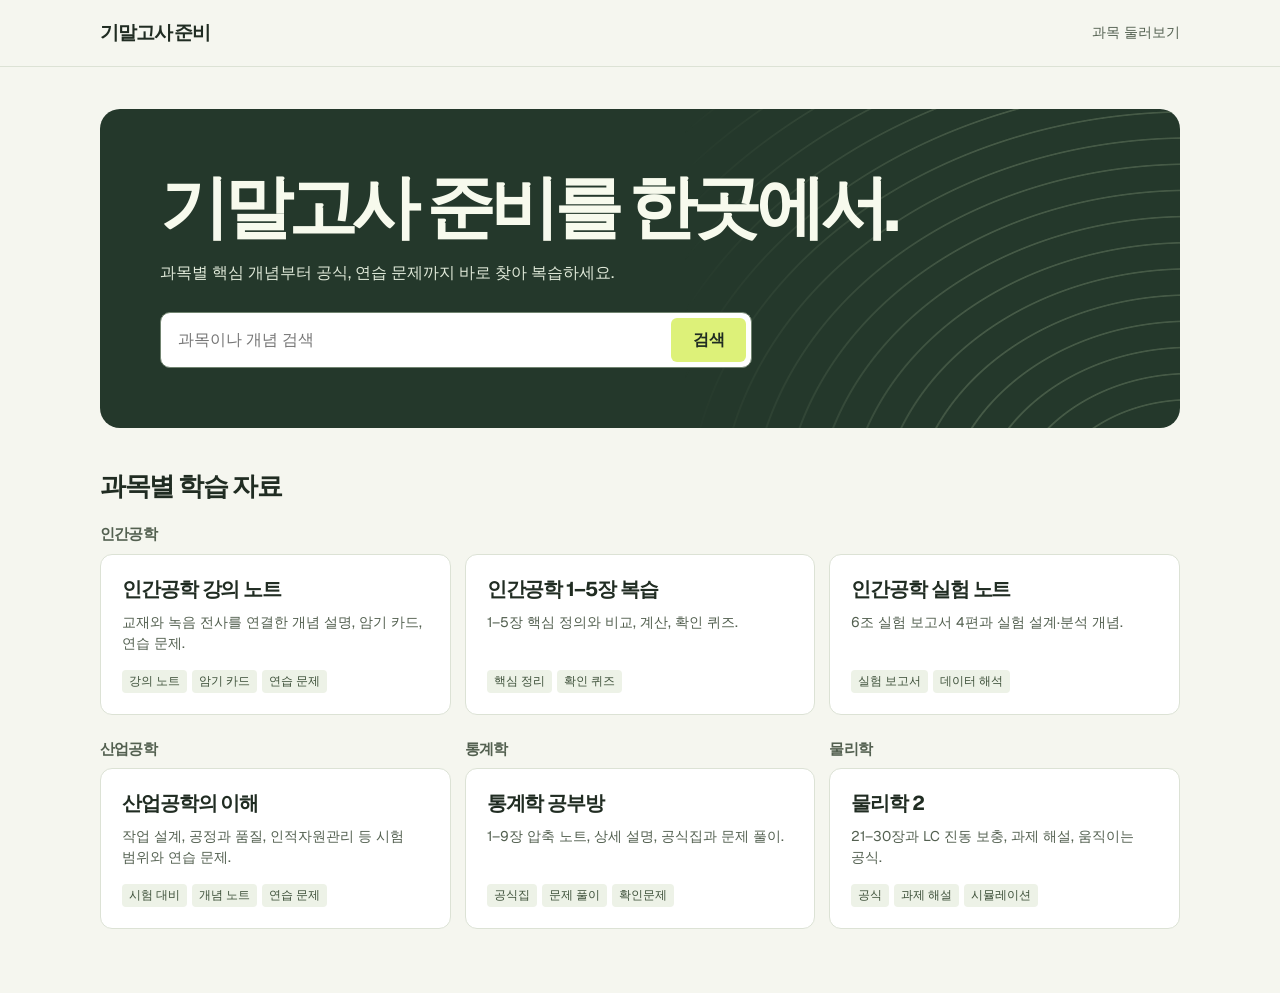
==== index.html @ a54bc428 "Publish final exam study website without original documents" ====
<!doctype html>
<html lang="ko">
<head>
  <meta charset="utf-8">
  <meta name="viewport" content="width=device-width,initial-scale=1">
  <meta name="theme-color" content="#f5f6ef">
  <meta name="description" content="기말고사 준비를 한곳에서. 인간공학, 산업공학, 통계학, 물리학 2 강의 노트와 공식, 연습 문제를 휴대폰과 노트북에서 바로 열어보세요.">
  <title>기말고사 준비</title>
  <link rel="stylesheet" href="./assets/home.css">
  <script src="./assets/catalog.js" defer></script>
  <script src="./assets/search-index.js" defer></script>
  <script src="./assets/home.js" defer></script>
</head>
<body>
  <a class="skip-link" href="#main">본문 바로가기</a>
  <header class="site-header">
    <div class="container">
      <a class="brand" href="./">기말고사 준비</a>
      <a class="header-link" href="#subjects">과목 둘러보기</a>
    </div>
  </header>
  <main id="main" class="container">
    <section class="hero" aria-labelledby="page-title">
      <h1 id="page-title">기말고사 준비를<br class="mobile-break"> 한곳에서.</h1>
      <p>과목별 핵심 개념부터 공식, 연습 문제까지 바로 찾아 복습하세요.</p>
      <form id="search-form" role="search">
        <label for="study-search" class="sr-only">과목이나 개념 검색</label>
        <input id="study-search" type="search" placeholder="과목이나 개념 검색" autocomplete="off">
        <button type="submit">검색</button>
      </form>
    </section>

    <section id="subjects" aria-labelledby="subjects-title">
      <h2 id="subjects-title">과목별 학습 자료</h2>
      <div id="course-list" class="subjects"></div>
      <noscript>
        <ul>
          <li><a href="./courses/human-factors/">인간공학 강의 노트</a></li>
          <li><a href="./courses/human-factors-review/">인간공학 1–5장 복습</a></li>
          <li><a href="./courses/human-factors-lab/">인간공학 실험 노트</a></li>
          <li><a href="./courses/industrial-engineering/">산업공학의 이해</a></li>
          <li><a href="./courses/statistics/">통계학 공부방</a></li>
          <li><a href="./courses/physics-2/">물리학 2</a></li>
        </ul>
      </noscript>
    </section>

    <section id="search-results" aria-labelledby="results-title" hidden>
      <div class="results-header">
        <h2 id="results-title">검색 결과</h2>
        <button type="button" id="clear-search">검색어 지우기</button>
      </div>
      <p id="search-status" role="status"></p>
      <ul id="result-list"></ul>
    </section>
  </main>
</body>
</html>
---- assets/home.css ----
@import url("https://fonts.googleapis.com/css2?family=Geist:wght@400;500;600;700&display=swap");

:root {
  color-scheme: light;
  --bg: #f5f6ef;
  --ink: #202c22;
  --muted: #536050;
  --line: #dce2d5;
  --paper: #fff;
  --accent: #ddf179;
  --focus: #38602d;
}

*, *::before, *::after { box-sizing: border-box; }
[hidden] { display: none !important; }
html { scroll-padding-top: 24px; }
body {
  margin: 0;
  background: var(--bg);
  color: var(--ink);
  font: 16px/1.55 Geist, system-ui, "Malgun Gothic", sans-serif;
  word-break: keep-all;
  overflow-wrap: anywhere;
}
a { color: inherit; }
button, input { font: inherit; }
button { cursor: pointer; }
a:focus-visible, button:focus-visible, input:focus-visible {
  outline: 2px solid var(--focus);
  outline-offset: 4px;
}
.container { width: min(100% - 72px, 1080px); margin-inline: auto; }
.sr-only, .skip-link:not(:focus) {
  position: absolute;
  width: 1px;
  height: 1px;
  overflow: hidden;
  clip-path: inset(50%);
  white-space: nowrap;
}
.skip-link:focus {
  position: absolute;
  z-index: 1;
  top: 8px;
  left: 8px;
  padding: 10px 14px;
  background: var(--paper);
}
.site-header { border-bottom: 1px solid var(--line); }
.site-header .container {
  min-height: 66px;
  display: flex;
  align-items: center;
  justify-content: space-between;
  gap: 12px;
}
.brand { font-size: 19px; font-weight: 700; letter-spacing: -.06em; text-decoration: none; }
.header-link { color: var(--muted); font-size: 14px; text-decoration: none; }
.header-link:hover { text-decoration: underline; }

main { padding: 42px 0 64px; }
.hero {
  padding: clamp(32px, 5vw, 60px);
  isolation: isolate;
  position: relative;
  overflow: hidden;
  background: #24382b;
  color: #f7faed;
  border-radius: 20px;
}
.hero::before {
  content: "";
  position: absolute;
  z-index: -1;
  pointer-events: none;
  inset: 0 0 0 54%;
  background: repeating-radial-gradient(ellipse at 102% 130%, transparent 0 22px, #9db18e48 23px 24px, transparent 25px 32px);
  mask-image: linear-gradient(90deg, transparent, #000 60%);
}
.hero h1 {
  margin: 0;
  font-size: clamp(38px, 5.7vw, 69px);
  line-height: 1.09;
  font-weight: 700;
  letter-spacing: -.075em;
}
.mobile-break { display: none; }
.hero p { margin: 17px 0 26px; color: #e0e9d9; }
#search-form {
  display: flex;
  gap: 6px;
  width: min(100%, 592px);
  padding: 5px;
  border: 1px solid #718470;
  border-radius: 10px;
  background: #fff;
}
#study-search {
  width: 0;
  flex: 1;
  min-height: 44px;
  border: 0;
  border-radius: 4px;
  padding: 0 12px;
  color: var(--ink);
  background: #fff;
}
#search-form button {
  flex: none;
  min-width: 75px;
  border: 0;
  border-radius: 6px;
  background: var(--accent);
  color: var(--ink);
  font-weight: 700;
}
#search-form button:hover { background: #d0e768; }

#subjects, #search-results { margin-top: 38px; }
h2, h3, h4 { letter-spacing: -.055em; }
h2 { margin: 0 0 16px; font-size: 26px; }
.subjects { display: grid; grid-template-columns: repeat(3, minmax(0, 1fr)); gap: 22px 14px; }
.subject:first-child { grid-column: 1 / -1; }
.subject-title { margin: 0 0 8px; font-size: 15px; color: var(--muted); }
.subject:first-child .course-grid { display: grid; grid-template-columns: repeat(3, minmax(0, 1fr)); gap: 14px; }
.subject, .course-grid { display: flex; flex-direction: column; }
.course-grid, .course-card { flex: 1; }
.course-card {
  display: flex;
  flex-direction: column;
  padding: 21px;
  min-height: 155px;
  background: var(--paper);
  border: 1px solid var(--line);
  border-radius: 12px;
  text-decoration: none;
}
.course-card:hover { border-color: #7b9271; background: #fcfff7; }
.course-heading { display: flex; justify-content: space-between; align-items: baseline; gap: 10px; }
.course-heading h4 { margin: 0; font-size: 20px; line-height: 1.35; }
.course-card p { margin: 9px 0 15px; color: var(--muted); font-size: 14px; }
.course-topics { display: flex; flex-wrap: wrap; gap: 5px; list-style: none; margin: auto 0 0; padding: 0; }
.course-topics li { background: #edf2e7; border-radius: 4px; padding: 2px 7px; font-size: 12px; color: #3e513a; }

.results-header { display: flex; align-items: baseline; justify-content: space-between; gap: 10px; }
#clear-search { border: 0; background: transparent; color: var(--focus); text-decoration: underline; }
#search-status { margin: 0 0 14px; color: var(--muted); }
#result-list { margin: 0; padding: 0; list-style: none; }
.result-link {
  display: flex;
  justify-content: space-between;
  align-items: baseline;
  gap: 12px;
  border-top: 1px solid var(--line);
  padding: 14px 4px;
  text-decoration: none;
}
.result-link:hover { background: #edf2e7; }
.result-title { font-size: 17px; font-weight: 600; }
.result-course { color: var(--muted); font-size: 13px; }

@media (max-width: 800px) {
  .container { width: min(100% - 36px, 1080px); }
  main { padding-top: 24px; }
  .subjects, .subject:first-child .course-grid { grid-template-columns: repeat(2, minmax(0, 1fr)); }
  .hero::before { opacity: .65; }
}
@media (max-width: 520px) {
  .site-header .container { min-height: 56px; }
  .hero { padding: 27px 20px; border-radius: 13px; }
  .mobile-break { display: initial; }
  .hero p { font-size: 16px; margin-bottom: 19px; }
  #search-form button { min-width: 58px; }
  .subjects, .subject:first-child .course-grid { grid-template-columns: 1fr; gap: 10px; }
  .subjects { gap: 20px; }
  .course-card { min-height: 0; padding: 16px; }
  .result-link { flex-direction: column; gap: 2px; }
}
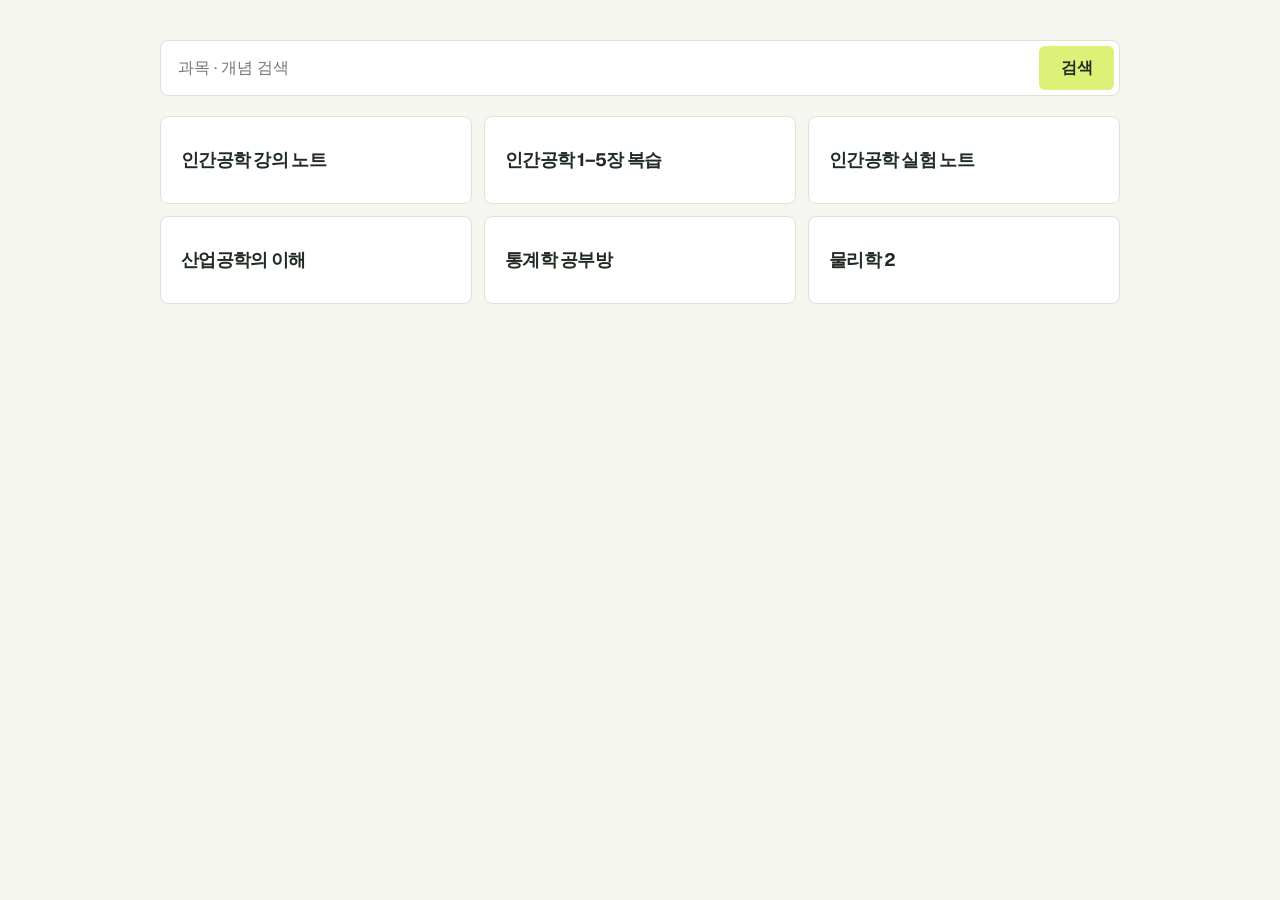
==== commit bae0efd6: "Simplify course home and remove redundant study guidance" ====
--- a/index.html
+++ b/index.html
@@ -4,8 +4,8 @@
   <meta charset="utf-8">
   <meta name="viewport" content="width=device-width,initial-scale=1">
   <meta name="theme-color" content="#f5f6ef">
-  <meta name="description" content="기말고사 준비를 한곳에서. 인간공학, 산업공학, 통계학, 물리학 2 강의 노트와 공식, 연습 문제를 휴대폰과 노트북에서 바로 열어보세요.">
-  <title>기말고사 준비</title>
+  <meta name="description" content="인간공학, 산업공학, 통계학, 물리학 2">
+  <title>과목</title>
   <link rel="stylesheet" href="./assets/home.css">
   <script src="./assets/catalog.js" defer></script>
   <script src="./assets/search-index.js" defer></script>
@@ -13,26 +13,16 @@
 </head>
 <body>
   <a class="skip-link" href="#main">본문 바로가기</a>
-  <header class="site-header">
-    <div class="container">
-      <a class="brand" href="./">기말고사 준비</a>
-      <a class="header-link" href="#subjects">과목 둘러보기</a>
-    </div>
-  </header>
   <main id="main" class="container">
-    <section class="hero" aria-labelledby="page-title">
-      <h1 id="page-title">기말고사 준비를<br class="mobile-break"> 한곳에서.</h1>
-      <p>과목별 핵심 개념부터 공식, 연습 문제까지 바로 찾아 복습하세요.</p>
-      <form id="search-form" role="search">
-        <label for="study-search" class="sr-only">과목이나 개념 검색</label>
-        <input id="study-search" type="search" placeholder="과목이나 개념 검색" autocomplete="off">
-        <button type="submit">검색</button>
-      </form>
-    </section>
+    <h1 class="sr-only">과목</h1>
+    <form id="search-form" role="search">
+      <label for="study-search" class="sr-only">과목이나 개념 검색</label>
+      <input id="study-search" type="search" placeholder="과목 · 개념 검색" autocomplete="off">
+      <button type="submit">검색</button>
+    </form>
 
-    <section id="subjects" aria-labelledby="subjects-title">
-      <h2 id="subjects-title">과목별 학습 자료</h2>
-      <div id="course-list" class="subjects"></div>
+    <section id="subjects" aria-label="과목">
+      <div id="course-list" class="course-grid"></div>
       <noscript>
         <ul>
           <li><a href="./courses/human-factors/">인간공학 강의 노트</a></li>
--- a/assets/home.css
+++ b/assets/home.css
@@ -29,7 +29,7 @@
   outline: 2px solid var(--focus);
   outline-offset: 4px;
 }
-.container { width: min(100% - 72px, 1080px); margin-inline: auto; }
+.container { width: min(100% - 48px, 960px); margin-inline: auto; }
 .sr-only, .skip-link:not(:focus) {
   position: absolute;
   width: 1px;
@@ -46,53 +46,14 @@
   padding: 10px 14px;
   background: var(--paper);
 }
-.site-header { border-bottom: 1px solid var(--line); }
-.site-header .container {
-  min-height: 66px;
-  display: flex;
-  align-items: center;
-  justify-content: space-between;
-  gap: 12px;
-}
-.brand { font-size: 19px; font-weight: 700; letter-spacing: -.06em; text-decoration: none; }
-.header-link { color: var(--muted); font-size: 14px; text-decoration: none; }
-.header-link:hover { text-decoration: underline; }
-
-main { padding: 42px 0 64px; }
-.hero {
-  padding: clamp(32px, 5vw, 60px);
-  isolation: isolate;
-  position: relative;
-  overflow: hidden;
-  background: #24382b;
-  color: #f7faed;
-  border-radius: 20px;
-}
-.hero::before {
-  content: "";
-  position: absolute;
-  z-index: -1;
-  pointer-events: none;
-  inset: 0 0 0 54%;
-  background: repeating-radial-gradient(ellipse at 102% 130%, transparent 0 22px, #9db18e48 23px 24px, transparent 25px 32px);
-  mask-image: linear-gradient(90deg, transparent, #000 60%);
-}
-.hero h1 {
-  margin: 0;
-  font-size: clamp(38px, 5.7vw, 69px);
-  line-height: 1.09;
-  font-weight: 700;
-  letter-spacing: -.075em;
-}
-.mobile-break { display: none; }
-.hero p { margin: 17px 0 26px; color: #e0e9d9; }
+main { padding: 40px 0; }
 #search-form {
   display: flex;
   gap: 6px;
-  width: min(100%, 592px);
+  width: 100%;
   padding: 5px;
-  border: 1px solid #718470;
-  border-radius: 10px;
+  border: 1px solid var(--line);
+  border-radius: 8px;
   background: #fff;
 }
 #study-search {
@@ -116,35 +77,24 @@
 }
 #search-form button:hover { background: #d0e768; }
 
-#subjects, #search-results { margin-top: 38px; }
-h2, h3, h4 { letter-spacing: -.055em; }
-h2 { margin: 0 0 16px; font-size: 26px; }
-.subjects { display: grid; grid-template-columns: repeat(3, minmax(0, 1fr)); gap: 22px 14px; }
-.subject:first-child { grid-column: 1 / -1; }
-.subject-title { margin: 0 0 8px; font-size: 15px; color: var(--muted); }
-.subject:first-child .course-grid { display: grid; grid-template-columns: repeat(3, minmax(0, 1fr)); gap: 14px; }
-.subject, .course-grid { display: flex; flex-direction: column; }
-.course-grid, .course-card { flex: 1; }
+#subjects, #search-results { margin-top: 20px; }
+h2 { margin: 0; font-size: 18px; line-height: 1.45; letter-spacing: -.04em; }
+.course-grid { display: grid; grid-template-columns: repeat(3, minmax(0, 1fr)); gap: 12px; }
 .course-card {
   display: flex;
-  flex-direction: column;
-  padding: 21px;
-  min-height: 155px;
+  align-items: center;
+  padding: 20px;
+  min-height: 88px;
   background: var(--paper);
   border: 1px solid var(--line);
-  border-radius: 12px;
+  border-radius: 8px;
   text-decoration: none;
 }
 .course-card:hover { border-color: #7b9271; background: #fcfff7; }
-.course-heading { display: flex; justify-content: space-between; align-items: baseline; gap: 10px; }
-.course-heading h4 { margin: 0; font-size: 20px; line-height: 1.35; }
-.course-card p { margin: 9px 0 15px; color: var(--muted); font-size: 14px; }
-.course-topics { display: flex; flex-wrap: wrap; gap: 5px; list-style: none; margin: auto 0 0; padding: 0; }
-.course-topics li { background: #edf2e7; border-radius: 4px; padding: 2px 7px; font-size: 12px; color: #3e513a; }
 
 .results-header { display: flex; align-items: baseline; justify-content: space-between; gap: 10px; }
 #clear-search { border: 0; background: transparent; color: var(--focus); text-decoration: underline; }
-#search-status { margin: 0 0 14px; color: var(--muted); }
+#search-status { margin: 12px 0; color: var(--muted); }
 #result-list { margin: 0; padding: 0; list-style: none; }
 .result-link {
   display: flex;
@@ -160,19 +110,14 @@
 .result-course { color: var(--muted); font-size: 13px; }
 
 @media (max-width: 800px) {
-  .container { width: min(100% - 36px, 1080px); }
+  .container { width: calc(100% - 32px); }
   main { padding-top: 24px; }
-  .subjects, .subject:first-child .course-grid { grid-template-columns: repeat(2, minmax(0, 1fr)); }
-  .hero::before { opacity: .65; }
+  .course-grid { grid-template-columns: repeat(2, minmax(0, 1fr)); }
 }
 @media (max-width: 520px) {
-  .site-header .container { min-height: 56px; }
-  .hero { padding: 27px 20px; border-radius: 13px; }
-  .mobile-break { display: initial; }
-  .hero p { font-size: 16px; margin-bottom: 19px; }
+  main { padding-top: 16px; }
   #search-form button { min-width: 58px; }
-  .subjects, .subject:first-child .course-grid { grid-template-columns: 1fr; gap: 10px; }
-  .subjects { gap: 20px; }
-  .course-card { min-height: 0; padding: 16px; }
+  .course-grid { grid-template-columns: 1fr; gap: 10px; }
+  .course-card { min-height: 64px; padding: 16px; }
   .result-link { flex-direction: column; gap: 2px; }
 }
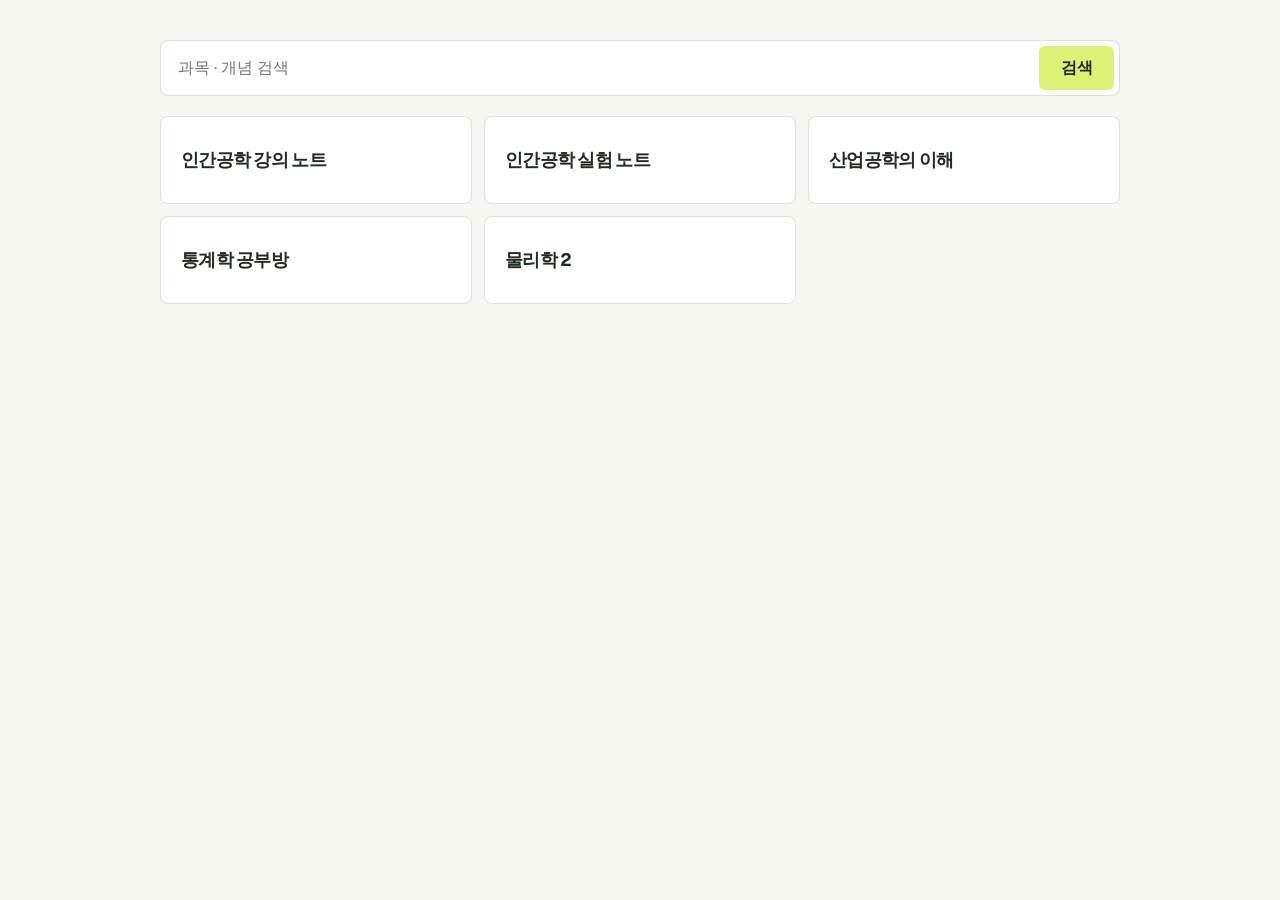
==== commit ace6d8dc: "Remove Human Factors chapters 1–5 review course" ====
--- a/index.html
+++ b/index.html
@@ -26,7 +26,6 @@
       <noscript>
         <ul>
           <li><a href="./courses/human-factors/">인간공학 강의 노트</a></li>
-          <li><a href="./courses/human-factors-review/">인간공학 1–5장 복습</a></li>
           <li><a href="./courses/human-factors-lab/">인간공학 실험 노트</a></li>
           <li><a href="./courses/industrial-engineering/">산업공학의 이해</a></li>
           <li><a href="./courses/statistics/">통계학 공부방</a></li>
